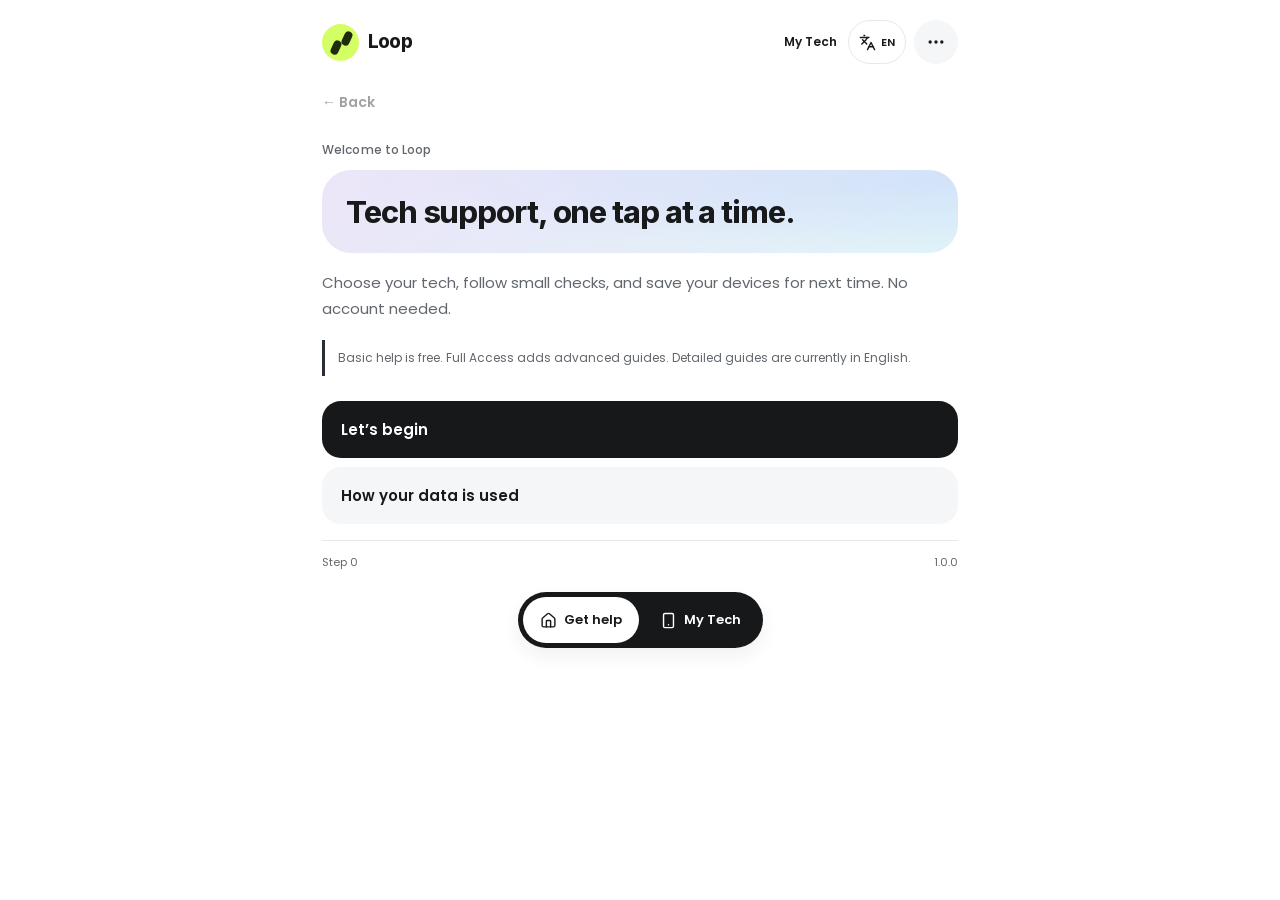
==== web/index.html @ 609ec9e1 "Add files via upload" ====
<!doctype html>
<html lang="en">
<head>
  <meta charset="utf-8">
  <meta name="viewport" content="width=device-width, initial-scale=1, viewport-fit=cover">
  <meta name="color-scheme" content="light dark">
  <meta name="format-detection" content="telephone=no">
  <meta http-equiv="Content-Security-Policy" content="default-src &#x27;none&#x27;; script-src &#x27;self&#x27;; style-src &#x27;self&#x27; &#x27;unsafe-inline&#x27;; img-src &#x27;self&#x27; data:; font-src &#x27;self&#x27;; connect-src &#x27;none&#x27;; object-src &#x27;none&#x27;; base-uri &#x27;none&#x27;; form-action &#x27;none&#x27;; frame-src &#x27;none&#x27;; media-src &#x27;none&#x27;; worker-src &#x27;none&#x27;">
  <title>Loop Tech Support | Simple Device Troubleshooting</title>
  <meta name="description" content="Get help with everyday tech. Loop guides you through simple checks for phones, TVs, computers, printers and apps. Save your devices in My Tech.">
  <meta name="application-name" content="Loop">
  <meta name="apple-mobile-web-app-title" content="Loop">
  <link rel="icon" href="assets/app-icon.svg" type="image/svg+xml">
  <link rel="stylesheet" href="app.css">
  <script src="config.js" defer></script>
  <script src="vendor/lucide.min.js" defer></script>
  <script src="app.js" defer></script>
</head>
<body>
<div id="little-steps-consumer" class="ls-consumer-app">
  <section class="th-phone" aria-label="Loop">
    <header class="th-top"><div class="ls-brand-lockup"><span class="ls-mark" aria-hidden="true"></span><span class="th-brand">Loop</span></div><div class="ls-header-actions"><button type="button" class="ls-quick-tech cursor-interaction">My Tech</button><button type="button" class="ls-about-button cursor-interaction" aria-label="More options" aria-expanded="false" aria-controls="ls-about-reference"><i data-lucide="ellipsis" aria-hidden="true"></i></button></div></header>
    <p class="ls-tagline">Tech help, one step at a time.</p>
    <p class="ls-consumer-notice" role="status" hidden></p>
    <div class="ls-membership"><button type="button" class="ls-plan-button cursor-interaction" hidden>Full Access · $49.99/year</button><button type="button" class="ls-end-preview cursor-interaction" hidden>Full Access</button></div>
    <section id="ls-about-reference" class="ls-about-panel" aria-label="More options" hidden>
      <div class="ls-about-heading"><h3>More options</h3><button type="button" class="ls-about-close cursor-interaction" aria-label="Close more options"><i data-lucide="x" aria-hidden="true"></i></button></div>
      <div class="ls-about-help"><h4>How Loop works</h4><ol><li>Choose your device or describe the problem.</li><li>Tap the answer that matches what you see.</li><li>Try a small check, then tell us what happened.</li></ol></div>
      <button type="button" class="ls-premium-menu cursor-interaction">Explore Full Access</button>
      <button type="button" class="ls-settings-menu cursor-interaction">Settings &amp; support</button>
      <button type="button" class="th-restart cursor-interaction" aria-controls="ls-restart-confirm" aria-expanded="false" hidden>Start again</button>
      <div id="ls-restart-confirm" class="ls-restart-confirm" aria-labelledby="ls-restart-title" hidden>
        <h4 id="ls-restart-title">Start a new search?</h4>
        <p>This clears this troubleshooting journey. Your saved devices stay in My Tech.</p>
        <div class="ls-restart-actions"><button type="button" class="ls-restart-keep cursor-interaction">Keep troubleshooting</button><button type="button" class="ls-restart-proceed cursor-interaction">Start again</button></div>
      </div>
    </section>
    <button type="button" class="th-back cursor-interaction" disabled aria-label="Go back one step">← Back</button>
    <main aria-live="polite" aria-atomic="true">
      <p class="th-context">One small step at a time</p>
      <div class="th-question"><h2>What needs a little help?</h2></div>
      <p class="th-detail">Pick a bubble. We'll take it from there.</p>
      <div class="ls-upcoming-art" hidden></div>
      <div class="ls-brand-context" hidden></div>
      <p class="th-case" hidden></p>
      <button type="button" class="ls-save-device cursor-interaction" hidden><i data-lucide="plus" aria-hidden="true"></i><span>Save to My Tech</span></button>
      <section class="ls-plan-panel" hidden aria-label="Full Access subscription">
        <p class="ls-plan-eyebrow">LOOP · FULL ACCESS</p>
        <p class="ls-plan-price">$49.99<span> / year · USD</span></p>
        <p class="ls-plan-value">Calm, clear guidance for the moments that need a closer look.</p>
        <ul><li>Every available advanced guide</li><li>A clear next step, with progress you can follow</li><li>Your checks gathered into a support summary</li></ul>
        <p class="ls-plan-renewal">US plan: $49.99 per year. Renews yearly until cancelled with Apple. Basic checks stay free.</p>
        <p class="ls-plan-demo">The App Store confirms your local price before purchase.</p>
        <div class="ls-plan-legal"><button type="button" class="ls-plan-privacy cursor-interaction">Privacy policy</button><button type="button" class="ls-plan-terms cursor-interaction">Terms of use</button></div>
      </section>
      <section class="ls-member-panel" hidden aria-label="Full Access"><p class="ls-member-eyebrow">FULL ACCESS</p><h3>Your help, one step further.</h3><div class="ls-member-stats"><p><strong class="ls-member-count">12</strong>available guides</p><p><strong class="ls-member-completed">0</strong>guides completed</p></div><p class="ls-member-note">Your guide progress is saved on this device.</p></section>
      <div class="ls-advanced-progress" hidden><p class="ls-advanced-progress-label"></p><div class="ls-advanced-track" role="progressbar" aria-label="Guide progress" aria-valuemin="0" aria-valuemax="100"><span></span></div></div>
      <section class="ls-guide-summary" hidden aria-label="Your support summary"></section>
      <button type="button" class="ls-share-summary cursor-interaction" hidden><i data-lucide="share" aria-hidden="true"></i>Share support summary</button>

      <p class="ls-guide-scope" hidden></p>
      <p class="ls-guide-check" hidden></p>
      <form class="ls-custom-form" hidden aria-label="Enter your model or software name">
        <label for="ls-custom-value">Name on your device or software</label>
        <div class="th-search-row"><input id="ls-custom-value" type="text" maxlength="90" autocomplete="off" placeholder="e.g. Model name from the label"><button type="submit" class="th-search-submit cursor-interaction">Use name</button></div>
        <p class="ls-custom-feedback" role="status"></p>
      </form>
      <div class="th-options" aria-label="Choose an answer"></div>
      <form class="th-search" aria-label="Describe your technology problem">
        <label for="little-steps-description">Or tell us in your own words</label>
        <div class="th-search-row"><input id="little-steps-description" type="text" autocomplete="off" maxlength="240" placeholder="My TV has no sound" aria-describedby="little-steps-match-status"><button type="submit" class="th-search-submit cursor-interaction">Start</button></div>
        <p class="th-match-status" id="little-steps-match-status" role="status">Type a device, app or what went wrong.</p>
        <div class="th-suggestions" aria-label="Suggested starting points"></div>
      </form>
      <button type="button" class="th-unknown cursor-interaction">I'm not sure</button>
      <div class="ls-step-links" hidden></div>
      <a class="th-link" target="_blank" rel="noopener noreferrer" hidden></a>
    </main>
    <section class="ls-my-tech" aria-live="polite" aria-atomic="true" hidden>
      <p class="ls-my-tech-eyebrow">My Tech</p>
      <h2 class="ls-my-tech-title">Your devices.<br>One tap away.</h2>
      <p class="ls-my-tech-description">Add your devices for a quicker route to help.</p>
      <button type="button" class="ls-add-device cursor-interaction"><i data-lucide="plus" aria-hidden="true"></i><span>Add device</span></button>
      <div class="ls-saved-list"></div>
      <p class="ls-save-note">Saved on this device.</p>
      <section class="ls-device-wizard" aria-label="Add a device to My Tech" hidden>
        <div class="ls-wizard-navigation"><button type="button" class="ls-wizard-back cursor-interaction">← Back</button><button type="button" class="ls-wizard-cancel cursor-interaction">Cancel</button></div>
        <p class="ls-wizard-step"></p>
        <h3 class="ls-wizard-title"></h3>
        <p class="ls-wizard-description"></p>
        <div class="ls-wizard-options th-options"></div>
        <form class="ls-wizard-custom" hidden>
          <label for="ls-device-name">Name on your device</label>
          <input id="ls-device-name" type="text" maxlength="90" autocomplete="off">
          <p class="ls-wizard-feedback" role="status"></p>
          <button type="submit" class="ls-wizard-primary cursor-interaction">Continue</button>
        </form>
        <form class="ls-wizard-review" hidden>
          <div class="ls-device-summary"></div>
          <label for="ls-device-nickname">Device nickname <span>(optional)</span></label>
          <input id="ls-device-nickname" type="text" maxlength="50" autocomplete="off" placeholder="e.g. Living room TV">
          <p>Saved on this device.</p>
          <button type="submit" class="ls-wizard-primary cursor-interaction">Save device</button>
        </form>
      </section>
    </section>
    <footer class="th-footer"><span class="th-step">One small step at a time</span><span class="th-demo">1.0.0</span></footer>
    <nav class="ls-bottom-nav" aria-label="Main navigation"><button type="button" class="ls-nav-help cursor-interaction" aria-current="page"><i data-lucide="home" aria-hidden="true"></i><span>Get help</span></button><button type="button" class="ls-nav-tech cursor-interaction"><i data-lucide="smartphone" aria-hidden="true"></i><span>My Tech</span></button></nav>
  </section>
</div>
<noscript>Loop needs JavaScript enabled to show its troubleshooting guides.</noscript>
</body>
</html>
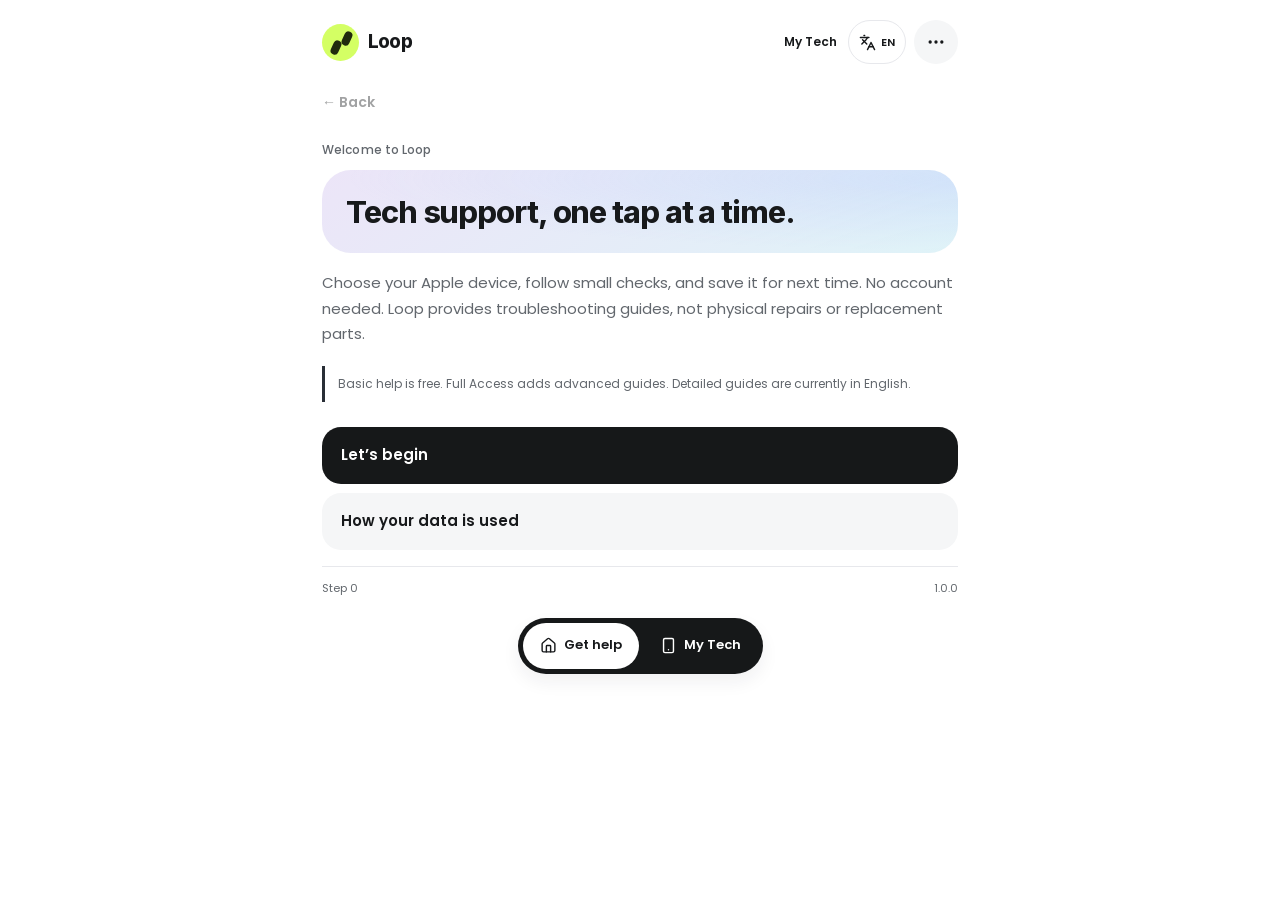
==== commit 48a2b000: "Refresh generated Apple edition web resources" ====
--- a/web/index.html
+++ b/web/index.html
@@ -7,7 +7,7 @@
   <meta name="format-detection" content="telephone=no">
   <meta http-equiv="Content-Security-Policy" content="default-src &#x27;none&#x27;; script-src &#x27;self&#x27;; style-src &#x27;self&#x27; &#x27;unsafe-inline&#x27;; img-src &#x27;self&#x27; data:; font-src &#x27;self&#x27;; connect-src &#x27;none&#x27;; object-src &#x27;none&#x27;; base-uri &#x27;none&#x27;; form-action &#x27;none&#x27;; frame-src &#x27;none&#x27;; media-src &#x27;none&#x27;; worker-src &#x27;none&#x27;">
   <title>Loop Tech Support | Simple Device Troubleshooting</title>
-  <meta name="description" content="Get help with everyday tech. Loop guides you through simple checks for phones, TVs, computers, printers and apps. Save your devices in My Tech.">
+  <meta name="description" content="Guided troubleshooting for Apple devices and software. Follow simple checks and save your devices in My Tech.">
   <meta name="application-name" content="Loop">
   <meta name="apple-mobile-web-app-title" content="Loop">
   <link rel="icon" href="assets/app-icon.svg" type="image/svg+xml">
